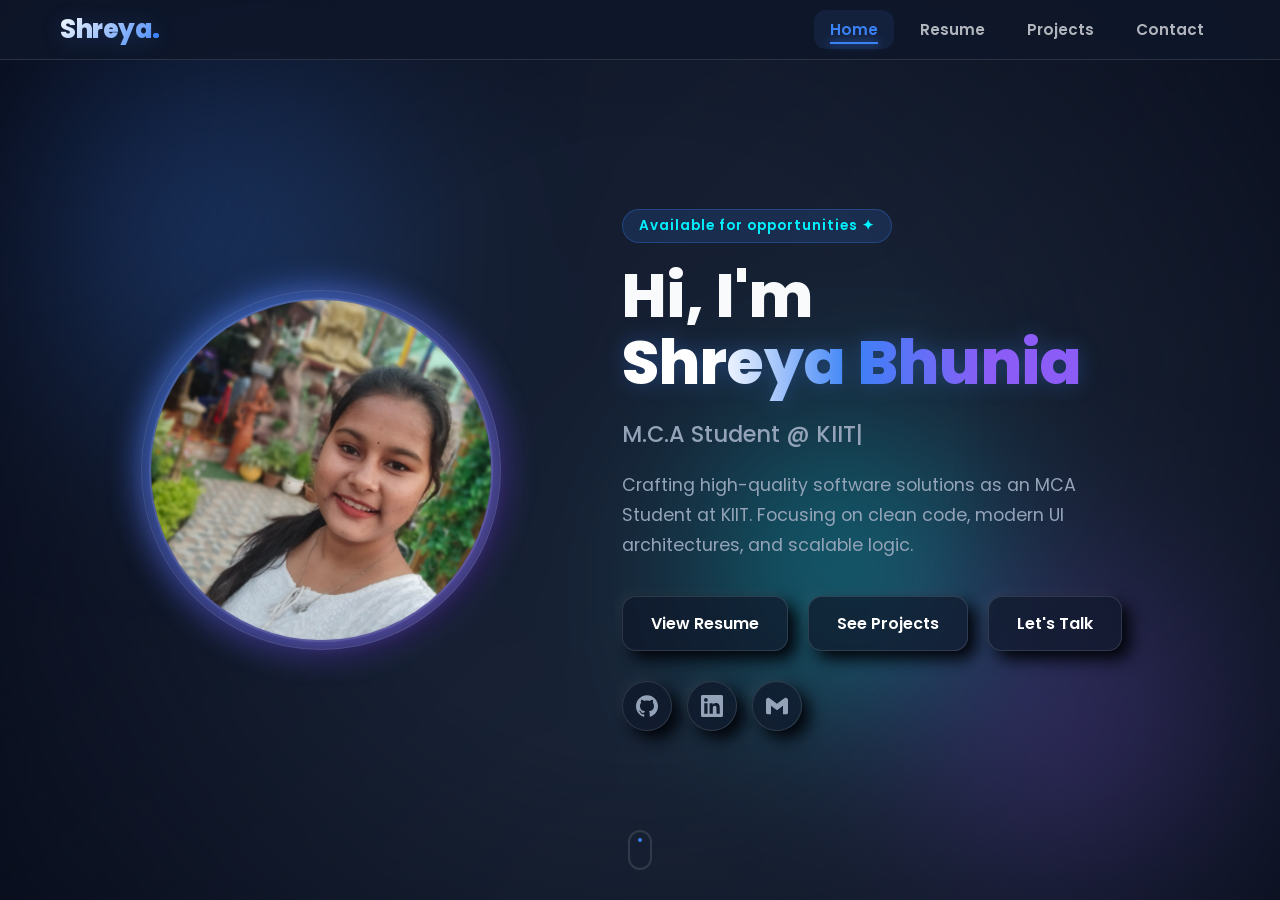
==== index.html @ 75328dc8 "index name added" ====
<!DOCTYPE html>
<html lang="en">

<head>
    <meta charset="UTF-8">
    <meta name="viewport" content="width=device-width, initial-scale=1.0">
    <title>Shreya Bhunia | Premium Developer Portfolio</title>
    <link rel="stylesheet" href="style.css">
    <link rel="stylesheet" href="portfolio.css">
    <script src="home.js" defer></script>
</head>

<body class="premium-home">

    <!-- Premium Background Elements -->
    <!-- Premium Background Elements adding to test changes -->
    <div class="mesh-background">
        <div class="glow-blob blob-1"></div>
        <div class="glow-blob blob-2"></div>
        <div class="glow-blob blob-3"></div>
    </div>
    <div class="glass-overlay"></div>

    <nav class="navbar">
        <div class="nav-logo">Shreya<span>.</span></div>
        <div class="nav-links">
            <a href="portfolio.html" class="active">Home</a>
            <a href="Resume.html">Resume</a>
            <a href="Project.html">Projects</a>
            <a href="Contact.html">Contact</a>
        </div>
    </nav>

    <main class="hero-container">
        <!-- Left Section: Profile -->
        <section class="hero-visual">
            <div class="profile-wrapper tilt-element" id="profileTilt">
                <div class="profile-glow-ring"></div>
                <img src="pic.jpg" alt="Shreya Bhunia" class="profile-img">
            </div>
        </section>

        <!-- Right Section: Content -->
        <section class="hero-text">
            <div class="header-badge animate-in">Available for opportunities ✦</div>

            <h1 class="hero-name animate-in">
                Hi, I'm <br>
                <span class="gradient-text">Shreya Bhunia</span>
            </h1>

            <div class="role-typing animate-in">
                <span id="typedText"></span><span class="cursor">|</span>
            </div>

            <p class="hero-description animate-in">
                Crafting high-quality software solutions as an MCA Student at KIIT.
                Focusing on clean code, modern UI architectures, and scalable logic.
            </p>

            <div class="cta-buttons animate-in">
                <a href="Resume.html" class="btn-premium btn-3d tilt-element">
                    <span>View Resume</span>
                </a>
                <a href="Project.html" class="btn-premium btn-3d tilt-element">
                    <span>See Projects</span>
                </a>
                <a href="Contact.html" class="btn-premium btn-3d tilt-element">
                    <span>Let's Talk</span>
                </a>
            </div>

            <div class="social-grid animate-in">
                <a href="https://github.com/" target="_blank" class="social-btn btn-3d tilt-element" title="GitHub">
                    <svg viewBox="0 0 24 24" fill="currentColor">
                        <path
                            d="M12 .297c-6.63 0-12 5.373-12 12 0 5.303 3.438 9.8 8.205 11.385.6.113.82-.258.82-.577 0-.285-.01-1.04-.015-2.04-3.338.724-4.042-1.61-4.042-1.61C4.422 18.07 3.633 17.7 3.633 17.7c-1.087-.744.084-.729.084-.729 1.205.084 1.838 1.236 1.838 1.236 1.07 1.835 2.809 1.305 3.495.998.108-.776.417-1.305.76-1.605-2.665-.3-5.466-1.332-5.466-5.93 0-1.31.465-2.38 1.235-3.22-.135-.303-.54-1.523.105-3.176 0 0 1.005-.322 3.3 1.23.96-.267 1.98-.399 3-.405 1.02.006 2.04.138 3 .405 2.28-1.552 3.285-1.23 3.285-1.23.645 1.653.24 2.873.12 3.176.765.84 1.23 1.91 1.23 3.22 0 4.61-2.805 5.625-5.475 5.92.42.36.81 1.096.81 2.22 0 1.606-.015 2.896-.015 3.286 0 .315.21.69.825.57C20.565 22.092 24 17.592 24 12.297c0-6.627-5.373-12-12-12" />
                    </svg>
                </a>
                <a href="https://linkedin.com/" target="_blank" class="social-btn btn-3d tilt-element" title="LinkedIn">
                    <svg viewBox="0 0 24 24" fill="currentColor">
                        <path
                            d="M20.447 20.452h-3.554v-5.569c0-1.328-.027-3.037-1.852-3.037-1.853 0-2.136 1.445-2.136 2.939v5.667H9.351V9h3.414v1.561h.046c.477-.9 1.637-1.85 3.37-1.85 3.601 0 4.267 2.37 4.267 5.455v6.286zM5.337 7.433a2.062 2.062 0 0 1-2.063-2.065 2.064 2.064 0 1 1 2.063 2.065zm1.782 13.019H3.555V9h3.564v11.452zM22.225 0H1.771C.792 0 0 .774 0 1.729v20.542C0 23.227.792 24 1.771 24h20.451C23.2 24 24 23.227 24 22.271V1.729C24 .774 23.2 0 22.222 0h.003z" />
                    </svg>
                </a>
                <a href="mailto:shreyabhunia680@gmail.com" class="social-btn btn-3d tilt-element" title="Email">
                    <svg viewBox="0 0 24 24" fill="currentColor">
                        <path
                            d="M24 5.457v13.909c0 .904-.732 1.636-1.636 1.636h-3.819V11.73L12 16.64l-6.545-4.91v9.273H1.636A1.636 1.636 0 0 1 0 19.366V5.457c0-2.023 2.309-3.178 3.927-1.964L5.455 4.64 12 9.548l6.545-4.91 1.528-1.145C21.69 2.28 24 3.434 24 5.457z" />
                    </svg>
                </a>
            </div>
        </section>
    </main>

    <div class="scroll-status">
        <div class="scroll-dot"></div>
    </div>

</body>

</html>
---- style.css ----
@import url('https://fonts.googleapis.com/css2?family=Inter:wght@300;400;600;700&family=Poppins:wght@300;400;600;700&display=swap');

:root {
    --bg-color: #0f172a;
    --text-color: #f8fafc;
    --primary: #3b82f6;
    --secondary: #ec4899;
    --glass-bg: rgba(255, 255, 255, 0.05);
    --glass-border: rgba(255, 255, 255, 0.1);
    --glass-shadow: 0 8px 32px 0 rgba(0, 0, 0, 0.37);
}

* {
    margin: 0;
    padding: 0;
    box-sizing: border-box;
    font-family: 'Poppins', sans-serif;
}

body {
    background: linear-gradient(135deg, var(--bg-color), #1e293b);
    color: var(--text-color);
    min-height: 100vh;
    overflow-x: hidden;
    scroll-behavior: smooth;
}

/* Glassmorphism Utilities */
.glass {
    background: var(--glass-bg);
    backdrop-filter: blur(10px);
    -webkit-backdrop-filter: blur(10px);
    border: 1px solid var(--glass-border);
    box-shadow: var(--glass-shadow);
    border-radius: 16px;
}

/* Sticky Navbar */
nav.navbar {
    position: fixed;
    top: 0;
    left: 0;
    width: 100%;
    display: flex;
    justify-content: space-between; /* Space logo and links */
    align-items: center;
    padding: 10px 60px; /* More breathing room */
    z-index: 1000;
    background: rgba(15, 23, 42, 0.85); /* Slightly darker for contrast */
    backdrop-filter: blur(16px);
    -webkit-backdrop-filter: blur(16px);
    border-bottom: 1px solid var(--glass-border);
    border-radius: 0; /* Ensures full-width top bar, not a card */
    transition: all 0.4s ease;
}

.nav-logo {
    font-size: 1.6rem;
    font-weight: 800;
    color: var(--text-color);
    letter-spacing: -0.5px;
    cursor: default;
    user-select: none;
    background: linear-gradient(135deg, #fff, var(--primary));
    -webkit-background-clip: text;
    background-clip: text;
    color: transparent;
    filter: drop-shadow(0 2px 10px rgba(59, 130, 246, 0.2));
}

.nav-logo span {
    color: var(--primary);
    -webkit-text-fill-color: var(--primary); /* Overwrite gradient for the dot */
}

.nav-links {
    display: flex;
    align-items: center;
    gap: 10px;
}

nav.navbar a {
    color: rgba(248, 250, 252, 0.7); /* Muted by default */
    text-decoration: none;
    padding: 8px 16px;
    border-radius: 12px;
    font-weight: 600;
    font-size: 0.95rem;
    position: relative;
    transition: all 0.3s cubic-bezier(0.175, 0.885, 0.32, 1.275);
}

nav.navbar a:hover {
    color: #fff;
    background: rgba(255, 255, 255, 0.08);
    transform: translateY(-2px);
}

nav.navbar a.active {
    color: var(--primary);
    background: rgba(59, 130, 246, 0.1);
}

nav.navbar a::after {
    content: '';
    position: absolute;
    width: 0;
    height: 2px;
    bottom: 5px;
    left: 16px;
    right: 16px;
    background: var(--primary);
    transition: width 0.3s ease;
    box-shadow: 0 0 8px var(--primary);
}

nav.navbar a.active::after {
    width: calc(100% - 32px);
}

/* Base Animations */
.animate-on-scroll {
    opacity: 0;
    transform: translateY(30px);
    transition: opacity 0.8s ease-out, transform 0.8s ease-out;
}

.animate-on-scroll.visible {
    opacity: 1;
    transform: translateY(0);
}

/* Page Container styling */
.page-container {
    padding-top: 100px; /* Space for navbar */
    min-height: 100vh;
    display: flex;
    flex-direction: column;
    align-items: center;
    width: 100%;
}

/* Global Button */
.btn-primary {
    background: linear-gradient(135deg, var(--primary), #2563eb);
    color: white;
    padding: 10px 20px;
    border: none;
    border-radius: 8px;
    font-weight: 600;
    cursor: pointer;
    transition: all 0.3s ease;
    text-decoration: none;
    display: inline-block;
    box-shadow: 0 4px 15px rgba(59, 130, 246, 0.4);
}

.btn-primary:hover {
    transform: translateY(-3px) scale(1.05);
    box-shadow: 0 8px 25px rgba(59, 130, 246, 0.6);
}

/* Specific section centering helper */
.center-content {
    display: flex;
    justify-content: center;
    align-items: center;
    height: 100%;
    width: 100%;
}

@media (max-width: 768px) {
    nav.navbar {
        padding: 10px 20px; /* Reduced side padding for mobile */
    }
    .nav-logo {
        font-size: 1.3rem; /* Slightly smaller logo */
    }
    .nav-links {
        gap: 2px; /* Tighter gap for links */
    }
    nav.navbar a {
        padding: 6px 10px;
        font-size: 0.85rem;
    }
}
---- portfolio.css ----
/* ============================================================
   PREMIUM HOMEPAGE — Modern 3D & Futuristic (Glass + Neumorphism)
   ============================================================ */

:root {
    --bg-deep: #050816;
    --navy-glass: rgba(15, 23, 42, 0.7);
    --glass-border: rgba(255, 255, 255, 0.12);
    --primary-glow: #3b82f6; /* Neon Blue */
    --secondary-glow: #8b5cf6; /* Neon Purple */
    --accent-glow: #00f2fe;    /* Electric Cyan */
    
    /* Neumorphic 3D Shadows for dark theme */
    --nm-shadow: 8px 8px 16px #02040a, -4px -4px 12px rgba(255, 255, 255, 0.05);
    --nm-inset: inset 4px 4px 8px #02040a, inset -2px -2px 6px rgba(255, 255, 255, 0.05);
}

body.premium-home {
    background-color: var(--bg-deep);
    color: #f8fafc;
    overflow-x: hidden;
    margin: 0;
    min-height: 100vh;
}

/* ──────────────── Background Mesh Entities ──────────────── */

.mesh-background {
    position: fixed;
    inset: 0;
    z-index: -2;
    overflow: hidden;
    filter: blur(80px);
}

.glow-blob {
    position: absolute;
    border-radius: 50%;
    opacity: 0.45;
    animation: blobMove 20s infinite alternate cubic-bezier(0.45, 0, 0.55, 1);
}

.blob-1 {
    width: 600px; height: 600px;
    background: radial-gradient(circle, var(--primary-glow) 0%, transparent 70%);
    top: -10%; left: -10%;
    animation-duration: 25s;
}

.blob-2 {
    width: 500px; height: 500px;
    background: radial-gradient(circle, var(--secondary-glow) 0%, transparent 70%);
    bottom: -10%; right: -5%;
    animation-duration: 30s;
    animation-delay: -5s;
}

.blob-3 {
    width: 400px; height: 400px;
    background: radial-gradient(circle, var(--accent-glow) 0%, transparent 70%);
    top: 40%; left: 50%;
    animation-duration: 18s;
    animation-delay: -10s;
}

@keyframes blobMove {
    0% { transform: translate(0, 0) scale(1); }
    33% { transform: translate(50px, -40px) scale(1.1); }
    66% { transform: translate(-30px, 60px) scale(0.9); }
    100% { transform: translate(0, 0) scale(1); }
}

.glass-overlay {
    position: fixed;
    inset: 0;
    z-index: -1;
    background: radial-gradient(circle at 50% 50%, transparent 40%, rgba(5, 8, 22, 0.7) 100%);
    backdrop-filter: blur(10px);
}



/* ──────────────── Hero Layout ──────────────── */

.hero-container {
    display: grid;
    grid-template-columns: 1fr 1.2fr;
    align-items: center;
    gap: 60px;
    max-width: 1200px;
    margin: 0 auto;
    padding: 120px 40px 80px;
    min-height: 100vh;
}

/* ──────────────── Hero Visual (Profile) ──────────────── */

.hero-visual {
    display: flex;
    justify-content: center;
    perspective: 1000px;
}

.profile-wrapper {
    position: relative;
    width: 360px;
    height: 360px;
    border-radius: 50%;
    padding: 12px;
    background: rgba(255, 255, 255, 0.03);
    border: 1px solid var(--glass-border);
    box-shadow: var(--nm-shadow);
    transition: transform 0.1s ease-out;
    transform-style: preserve-3d;
}

.profile-img {
    width: 100%;
    height: 100%;
    object-fit: cover;
    border-radius: 50%;
    border: 2px solid var(--glass-border);
    transform: translateZ(30px);
}

.profile-glow-ring {
    position: absolute;
    inset: -5px;
    border-radius: 50%;
    background: linear-gradient(135deg, var(--primary-glow), var(--secondary-glow));
    z-index: -1;
    opacity: 0.6;
    filter: blur(15px);
    animation: rotateGlow 8s linear infinite;
}

@keyframes rotateGlow {
    from { transform: rotate(0deg); }
    to { transform: rotate(360deg); }
}

.profile-wrapper:hover {
    box-shadow: 0 0 40px rgba(59, 130, 246, 0.4);
}

/* ──────────────── Hero Text ──────────────── */

.hero-text {
    display: flex;
    flex-direction: column;
    gap: 20px;
}

.header-badge {
    width: fit-content;
    padding: 6px 16px;
    border-radius: 20px;
    background: rgba(59, 130, 246, 0.15);
    border: 1px solid rgba(59, 130, 246, 0.3);
    color: var(--accent-glow);
    font-size: 0.85rem;
    font-weight: 600;
    letter-spacing: 1px;
}

.hero-name {
    font-size: 3.8rem;
    font-weight: 800;
    line-height: 1.1;
    margin: 0;
}

.gradient-text {
    background: linear-gradient(to right, #fff 20%, var(--primary-glow) 50%, var(--secondary-glow) 80%);
    -webkit-background-clip: text;
    background-clip: text;
    color: transparent;
    filter: drop-shadow(0 0 10px rgba(59, 130, 246, 0.3));
}

.role-typing {
    font-size: 1.4rem;
    color: #94a3b8;
    font-weight: 500;
}

.hero-description {
    font-size: 1.1rem;
    line-height: 1.7;
    color: #94a3b8;
    max-width: 500px;
}

/* ──────────────── 3D Neumorphic Buttons ──────────────── */

.cta-buttons {
    display: flex;
    gap: 20px;
    margin-top: 15px;
}

.btn-premium {
    position: relative;
    padding: 14px 28px;
    border-radius: 14px;
    background: var(--navy-glass);
    border: 1px solid var(--glass-border);
    box-shadow: var(--nm-shadow);
    color: #fff;
    text-decoration: none;
    font-weight: 600;
    font-size: 1rem;
    transition: all 0.3s cubic-bezier(0.175, 0.885, 0.32, 1.275);
    overflow: hidden;
}

.btn-premium:hover {
    transform: translateY(-6px) scale(1.03);
    box-shadow: 0 10px 30px rgba(59, 130, 246, 0.5);
    border-color: var(--primary-glow);
}

.btn-premium:active {
    transform: translateY(2px);
    box-shadow: var(--nm-inset);
}

/* ──────────────── Social Icons ──────────────── */

.social-grid {
    display: flex;
    gap: 15px;
    margin-top: 10px;
}

.social-btn {
    width: 50px;
    height: 50px;
    border-radius: 50%;
    display: flex;
    align-items: center;
    justify-content: center;
    background: var(--navy-glass);
    border: 1px solid var(--glass-border);
    box-shadow: var(--nm-shadow);
    color: #94a3b8;
    transition: all 0.3s cubic-bezier(0.175, 0.885, 0.32, 1.275);
}

.social-btn:hover {
    color: #fff;
    transform: translateY(-5px) scale(1.1);
    box-shadow: 0 0 20px var(--primary-glow);
    border-color: var(--primary-glow);
}

.social-btn svg {
    width: 22px;
    height: 22px;
}

/* ──────────────── Animations ──────────────── */

.animate-in {
    opacity: 0;
    transform: translateY(20px);
    animation: slideUp 0.8s ease forwards;
}

.hero-text > .animate-in:nth-child(1) { animation-delay: 0.2s; }
.hero-text > .animate-in:nth-child(2) { animation-delay: 0.3s; }
.hero-text > .animate-in:nth-child(3) { animation-delay: 0.4s; }
.hero-text > .animate-in:nth-child(4) { animation-delay: 0.5s; }
.hero-text > .animate-in:nth-child(5) { animation-delay: 0.6s; }
.hero-text > .animate-in:nth-child(6) { animation-delay: 0.7s; }

@keyframes slideUp {
    to { opacity: 1; transform: translateY(0); }
}

/* ──────────────── Scroll Dot ──────────────── */

.scroll-status {
    position: fixed;
    bottom: 30px;
    left: 50%;
    transform: translateX(-50%);
    width: 24px;
    height: 40px;
    border-radius: 12px;
    border: 2px solid var(--glass-border);
}

.scroll-dot {
    position: absolute;
    top: 6px;
    left: 50%;
    transform: translateX(-50%);
    width: 4px;
    height: 4px;
    background: var(--primary-glow);
    border-radius: 50%;
    animation: scrollMove 2s infinite;
}

@keyframes scrollMove {
    0% { top: 6px; opacity: 1; }
    100% { top: 25px; opacity: 0; }
}

/* ──────────────── Responsive ──────────────── */

@media (max-width: 950px) {
    .hero-container {
        grid-template-columns: 1fr;
        padding-top: 100px;
        text-align: center;
        gap: 40px;
    }
    
    .hero-visual {
        order: -1;
    }

    .profile-wrapper {
        width: 280px;
        height: 280px;
    }

    .hero-text {
        align-items: center;
    }

    .hero-name {
        font-size: 2.8rem;
    }

    .cta-buttons {
        flex-direction: column;
        width: 100%;
        align-items: center;
    }

    .btn-premium {
        width: 80%;
    }
}
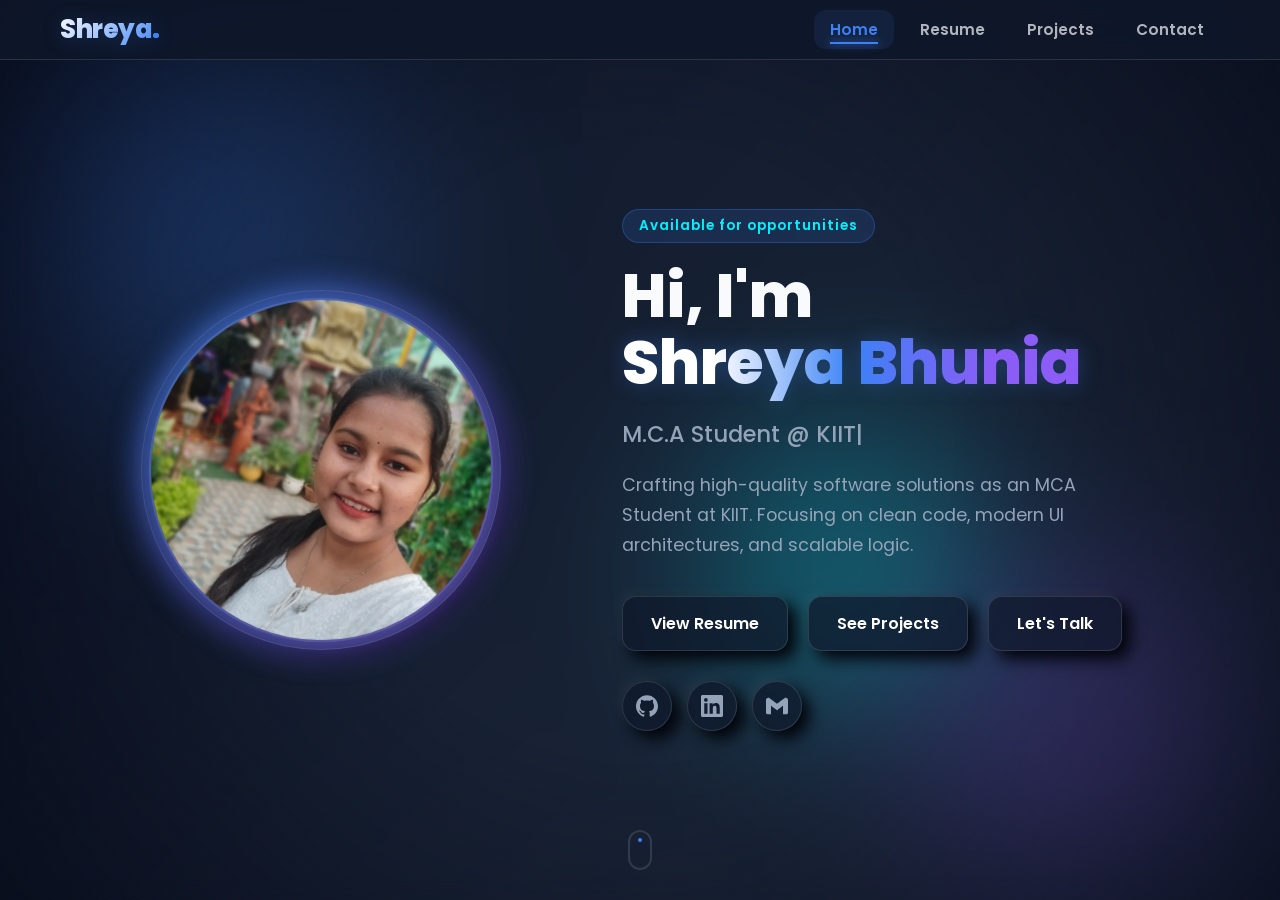
==== commit 2ed9d537: "navigation address rectified" ====
--- a/index.html
+++ b/index.html
@@ -4,7 +4,7 @@
 <head>
     <meta charset="UTF-8">
     <meta name="viewport" content="width=device-width, initial-scale=1.0">
-    <title>Shreya Bhunia | Premium Developer Portfolio</title>
+    <title>Shreya's Home</title>
     <link rel="stylesheet" href="style.css">
     <link rel="stylesheet" href="portfolio.css">
     <script src="home.js" defer></script>
@@ -24,7 +24,7 @@
     <nav class="navbar">
         <div class="nav-logo">Shreya<span>.</span></div>
         <div class="nav-links">
-            <a href="portfolio.html" class="active">Home</a>
+            <a href="index.html" class="active">Home</a>
             <a href="Resume.html">Resume</a>
             <a href="Project.html">Projects</a>
             <a href="Contact.html">Contact</a>
@@ -42,7 +42,7 @@
 
         <!-- Right Section: Content -->
         <section class="hero-text">
-            <div class="header-badge animate-in">Available for opportunities ✦</div>
+            <div class="header-badge animate-in">Available for opportunities </div>
 
             <h1 class="hero-name animate-in">
                 Hi, I'm <br>
@@ -71,13 +71,13 @@
             </div>
 
             <div class="social-grid animate-in">
-                <a href="https://github.com/" target="_blank" class="social-btn btn-3d tilt-element" title="GitHub">
+                <a href="https://github.com/shreyabhunia2/" target="_blank" rel="noopener noreferrer" class="social-btn btn-3d tilt-element" title="GitHub">
                     <svg viewBox="0 0 24 24" fill="currentColor">
                         <path
                             d="M12 .297c-6.63 0-12 5.373-12 12 0 5.303 3.438 9.8 8.205 11.385.6.113.82-.258.82-.577 0-.285-.01-1.04-.015-2.04-3.338.724-4.042-1.61-4.042-1.61C4.422 18.07 3.633 17.7 3.633 17.7c-1.087-.744.084-.729.084-.729 1.205.084 1.838 1.236 1.838 1.236 1.07 1.835 2.809 1.305 3.495.998.108-.776.417-1.305.76-1.605-2.665-.3-5.466-1.332-5.466-5.93 0-1.31.465-2.38 1.235-3.22-.135-.303-.54-1.523.105-3.176 0 0 1.005-.322 3.3 1.23.96-.267 1.98-.399 3-.405 1.02.006 2.04.138 3 .405 2.28-1.552 3.285-1.23 3.285-1.23.645 1.653.24 2.873.12 3.176.765.84 1.23 1.91 1.23 3.22 0 4.61-2.805 5.625-5.475 5.92.42.36.81 1.096.81 2.22 0 1.606-.015 2.896-.015 3.286 0 .315.21.69.825.57C20.565 22.092 24 17.592 24 12.297c0-6.627-5.373-12-12-12" />
                     </svg>
                 </a>
-                <a href="https://linkedin.com/" target="_blank" class="social-btn btn-3d tilt-element" title="LinkedIn">
+                <a href="www.linkedin.com/in/shreyabhunia/" target="_blank" rel="noopener noreferrer" class="social-btn btn-3d tilt-element" title="LinkedIn">
                     <svg viewBox="0 0 24 24" fill="currentColor">
                         <path
                             d="M20.447 20.452h-3.554v-5.569c0-1.328-.027-3.037-1.852-3.037-1.853 0-2.136 1.445-2.136 2.939v5.667H9.351V9h3.414v1.561h.046c.477-.9 1.637-1.85 3.37-1.85 3.601 0 4.267 2.37 4.267 5.455v6.286zM5.337 7.433a2.062 2.062 0 0 1-2.063-2.065 2.064 2.064 0 1 1 2.063 2.065zm1.782 13.019H3.555V9h3.564v11.452zM22.225 0H1.771C.792 0 0 .774 0 1.729v20.542C0 23.227.792 24 1.771 24h20.451C23.2 24 24 23.227 24 22.271V1.729C24 .774 23.2 0 22.222 0h.003z" />
